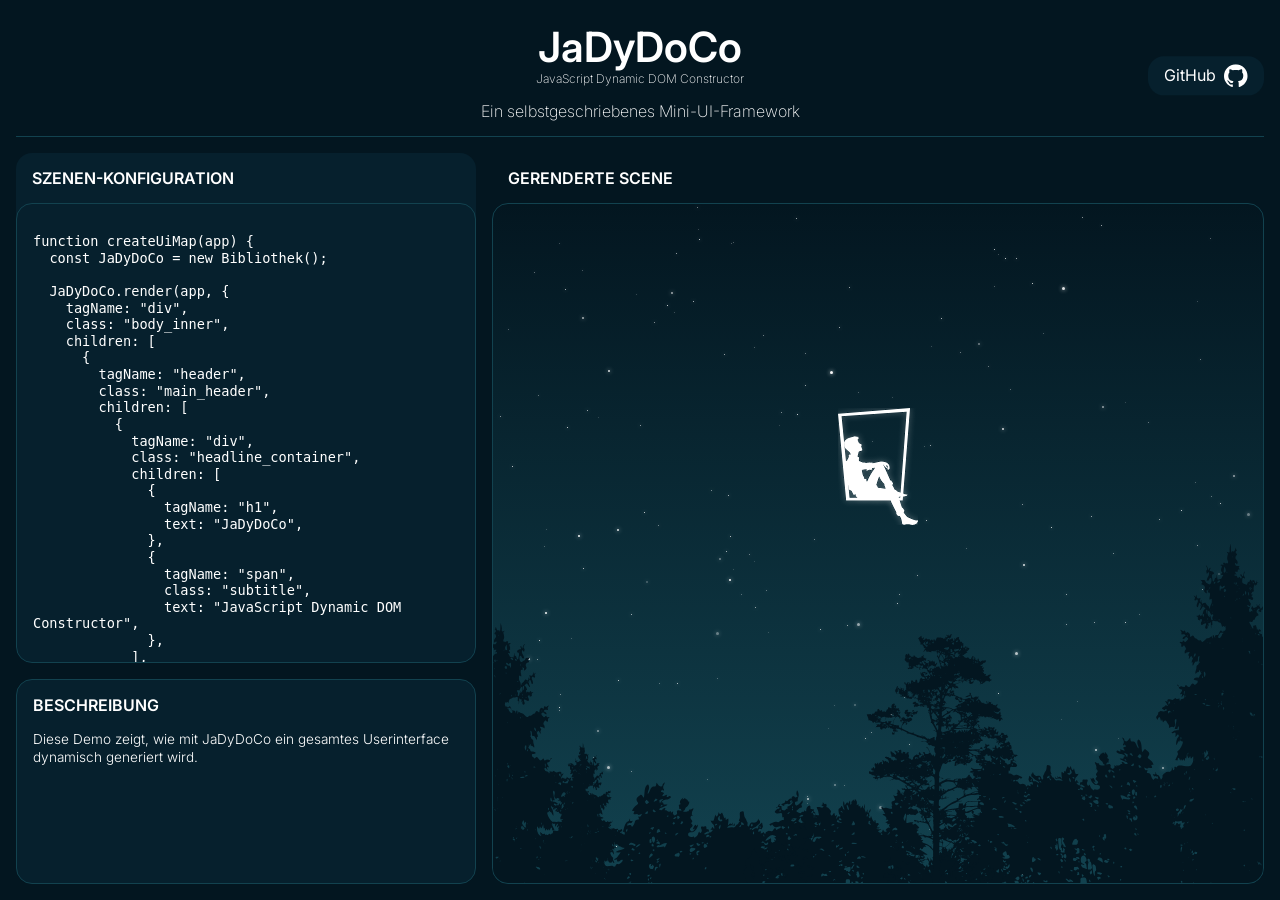
==== index.html @ ee68b466 "remove demo to root" ====
<!doctype html>
<html lang="de">
  <head>
    <meta charset="utf-8" />
    <meta name="viewport" content="width=device-width, initial-scale=1.0" />
    <meta name="description" content="JaDyDoCo Demo" />

    <link rel="stylesheet" href="css/normalize.css" media="all" />

    <link rel="preconnect" href="https://fonts.googleapis.com" />
    <link rel="preconnect" href="https://fonts.gstatic.com" crossorigin />
    <link
      href="https://fonts.googleapis.com/css2?family=Inter:ital,opsz,wght@0,14..32,100..900;1,14..32,100..900&family=Oswald:wght@200..700&family=Quattrocento+Sans:ital,wght@0,400;0,700;1,400;1,700&display=swap"
      rel="stylesheet"
    />

    <link
      rel="stylesheet"
      href="css/style.css"
      media="all"
      title="JaDyDoCo Stylesheet"
    />

    <title>JaDyDoCo Demo</title>
  </head>
  <body>
    <div id="app"></div>
  </body>

  <script src="../src/JaDyDoCo.js" type="text/javascript"></script>
  <script src="../src/ui.map.js" type="text/javascript"></script>
  <script src="../src/scene.map.js" type="text/javascript"></script>
  <script src="../src/main.js" type="text/javascript"></script>

  <script>
    // INITIAL SCRIPT
  </script>
</html>
---- css/style.css ----
:root {
  color-scheme: dark;

  --blue-100: #031620;
  --blue-90: #06202d;
  --blue-80: #0a2b38;
  --blue-70: #0d3643;
  --blue-60: #12424f;
  --blue-50: #215869;
  --blue-40: #3f7485;
  --blue-30: #6399aa;
  --blue-20: #87becd;
  --blue-10: #b5dbe5;

  --white: #ffffff;

  --main-bg-color: var(--blue-100);
  --main-text-color: var(--white);
  --main-border-color: var(--blue-60);
  --main-container-bg-color: var(--blue-90);

  --scrollbar-bg-color: var(-main-bg-color) --scrollbar-color: var(--blue-50)
    --button-border-color: var(--blue-60);
  --button-bg-color: var(--blue-90);
  --button-bg-hover-color: var(--blue-70);
  --button-border-hover-color: var(--blue-50);

  --scene_bg-color: var(--blue-60);
  --scene-bg-color-step1: var(--blue-100);
  --scene-bg-color-step2: var(--blue-60);

  --main-border-radius: 1rem;
}

h1,
h2 {
  margin: 0;
  color: var(--main-text-color);
}

h1 {
  font-size: 2.6rem;
  font-weight: 600;
}

h2 {
  font-size: 1rem;
  font-weight: 600;
  text-transform: uppercase;
}

.button {
  border-radius: var(--main-border-radius);
  border: 1px solid var(--button-border-color);
  padding: 0.5rem 1rem;
  display: flex;
  align-items: center;
  gap: 0.5rem;
  color: var(--main-text-color);
  text-decoration: none;
  font-size: 1rem;
}

body {
  background-color: var(--main-bg-color);
  font-family: "Inter";
  color: var(--main-text-color);
  margin: 0;

  .body_inner {
    padding: 1rem;
    display: flex;
    flex-direction: column;
    gap: 1rem;
    max-height: 100vh;
    box-sizing: border-box;
  }

  .main_header {
    text-align: center;
    position: relative;
    border-bottom: 1px solid var(--main-border-color);
    padding-block: 0.5rem 1rem;

    .headline_container {
      margin-bottom: 1rem;
    }

    span {
      display: block;
      font-weight: 200;

      &.subtitle {
        font-size: 0.75rem;
      }

      &.description {
        font-size: 1rem;
      }
    }

    .button_github {
      background-color: var(--button-bg-color);
      position: absolute;
      right: 0;
      top: 50%;
      transform: translateY(-50%);
      transition:
        background-color 0.1s ease-in-out,
        border-color 0.1s ease-in-out;

      &:hover {
        background-color: var(--button-bg-hover-color);
        border-color: var(--button-border-hover-color);
      }

      .label {
        font-weight: 400;
      }
    }
  }

  .main {
    display: grid;
    grid-template-columns: minmax(240px, 460px) 1fr;
    gap: 1rem;
    font-size: 0.85rem;
    font-weight: 300;
    flex: 1;
    min-height: 0;

    .aside {
      display: grid;
      grid-template-rows: minmax(0, 1fr) 205px;
      gap: 1rem;
      min-height: 0;

      .code_con {
        background-color: var(--main-container-bg-color);
        border-radius: var(--main-border-radius);
        display: flex;
        flex-direction: column;
        min-height: 0;
        overflow: hidden;

        .header {
          padding: 1rem;
        }

        .code_pan {
          border-radius: var(--main-border-radius);
          border: 1px solid var(--main-border-color);
          padding: 1rem;
          flex: 1;
          min-height: 0;
          overflow-y: auto;
          scrollbar-width: thin;

          pre {
            white-space: pre-wrap;
            word-break: break-word;
          }

          code {
            font-family: monospace;
          }
        }
      }

      .demo_description {
        background-color: var(--main-container-bg-color);
        border-radius: var(--main-border-radius);
        border: 1px solid var(--main-border-color);
        padding: 1rem;

        .header {
          padding-bottom: 1rem;
        }

        .description {
          line-height: 1.125rem;
        }
      }
    }

    .scene_con {
      display: flex;
      flex-direction: column;
      min-height: 0;

      .scene_header {
        flex: 0 0 auto;
        padding: 1rem;
      }

      .render_scene {
        flex: 1;
        width: 100%;
        min-height: 0;
        overflow: hidden;

        border-radius: var(--main-border-radius);
        border: 1px solid var(--main-border-color);

        background: RGBA(0, 0, 0, 0.75);
        background: linear-gradient(
          180deg,
          var(--scene-bg-color-step1) 0%,
          var(--scene-bg-color-step2) 100%
        );

        .sky {
          width: 100%;
          height: 100%;
          position: relative;

          #sky_stars {
            width: 100%;
            height: 100%;
            overflow: hidden;
            position: relative;
            z-index: 1;

            .star {
              position: absolute;
              border-radius: 50%;
              background: white;
              opacity: 0.8;
              box-shadow: 0 0 4px white;
              animation: twinkle 3s ease-in-out infinite alternate;
            }
          }

          .trees {
            position: absolute;
            top: 0;
            left: 0;
            right: 0;
            bottom: 0;
            z-index: 2;

            .tree {
              width: 50%;
              position: absolute;
              bottom: 0;
              min-width: 520px;
            }

            .tree_left {
              left: 0;
            }
            .tree_right {
              right: 0;
            }
          }

          .logo_con {
            position: absolute;
            top: 30%;
            left: 50%;
            transform: translateX(-50%);
          }
        }
      }
    }
  }
}

@keyframes twinkle {
  from {
    opacity: 0.35;
    transform: scale(0.8);
  }

  to {
    opacity: 1;
    transform: scale(1.15);
  }
}
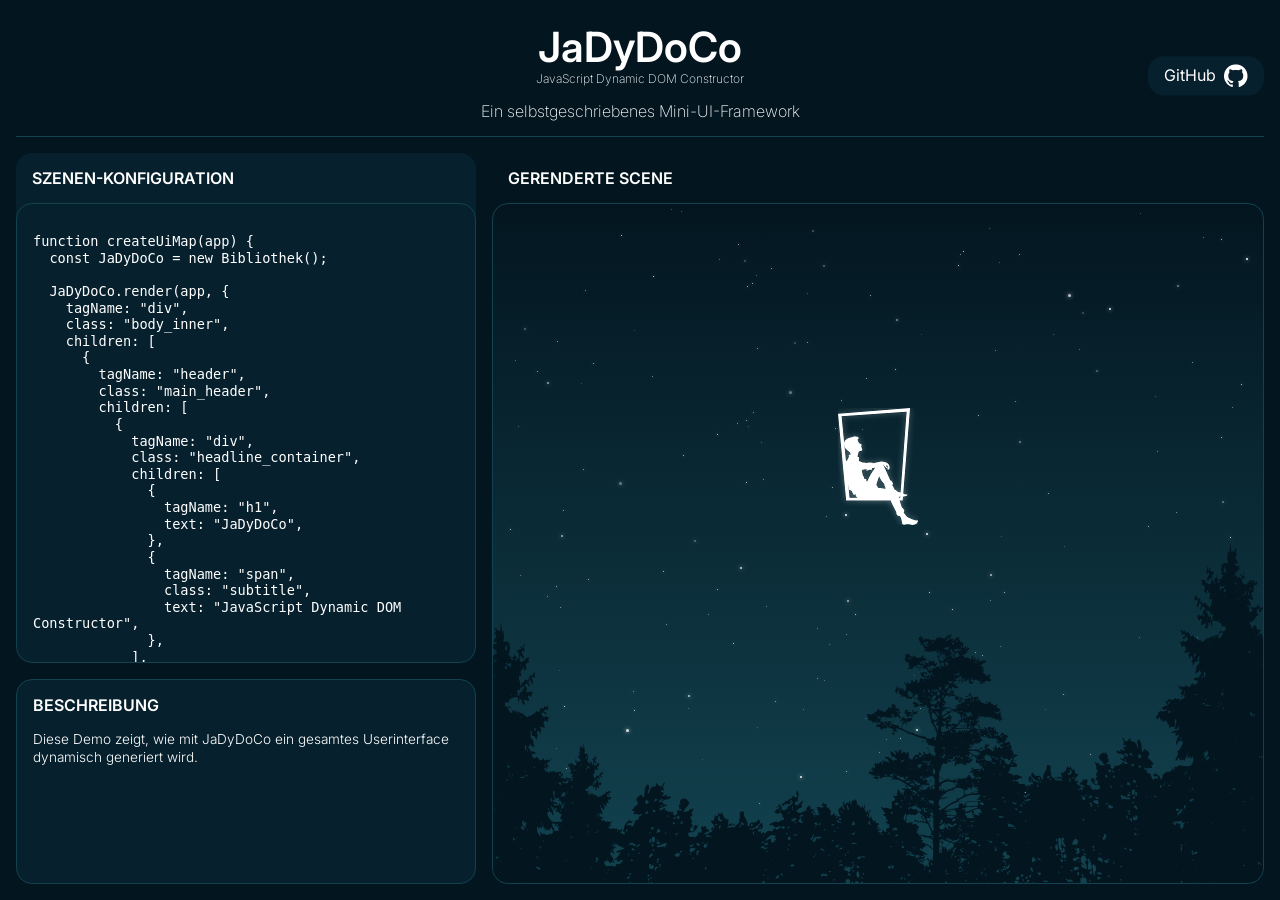
==== commit cafb9c01: "add favicon" ====
--- a/index.html
+++ b/index.html
@@ -4,6 +4,7 @@
     <meta charset="utf-8" />
     <meta name="viewport" content="width=device-width, initial-scale=1.0" />
     <meta name="description" content="JaDyDoCo Demo" />
+    <link rel="icon" href="/favicon.svg" />
 
     <link rel="stylesheet" href="css/normalize.css" media="all" />
 
